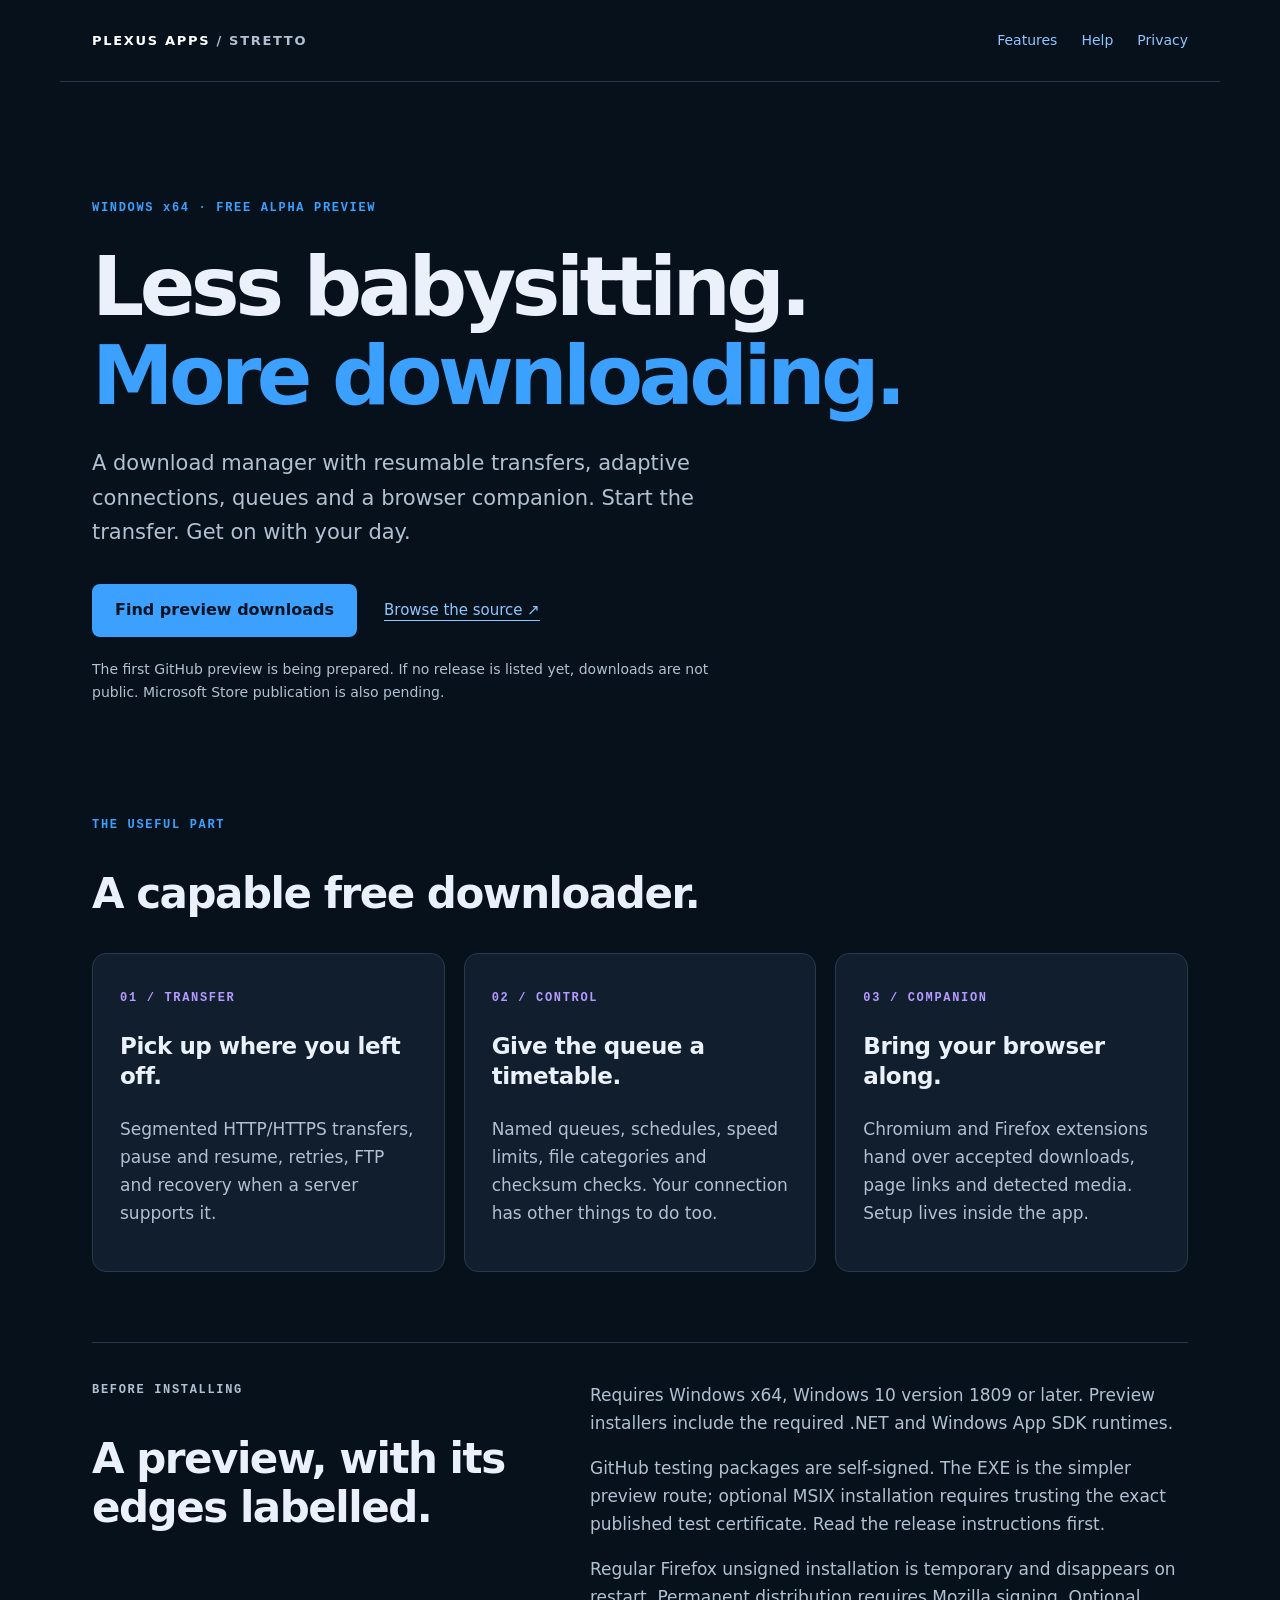
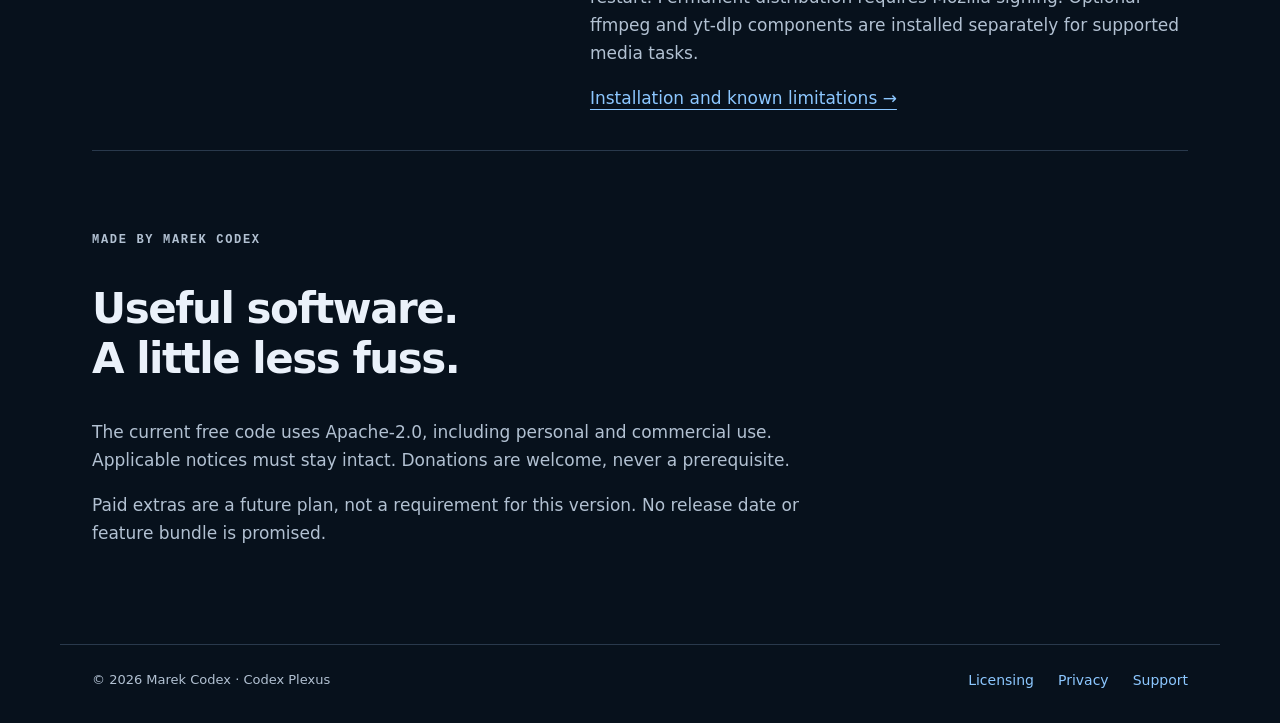
==== index.html @ f2676bcb "Prepare secure free preview, Apache licensing, and Windows package checks" ====
<!doctype html>
<html lang="en">
<head><meta charset="utf-8"><meta name="viewport" content="width=device-width,initial-scale=1"><meta name="description" content="Stretto Download Manager for Windows. Resumable transfers, adaptive connections, queues and browser integration."><title>Stretto Download Manager · Plexus Apps</title><link rel="stylesheet" href="style.css"></head>
<body>
<a class="skip" href="#main">Skip to content</a>
<header><a class="brand" href="index.html">PLEXUS APPS <span>/ STRETTO</span></a><nav aria-label="Main navigation"><a href="#features">Features</a><a href="support.html">Help</a><a href="privacy.html">Privacy</a></nav></header>
<main id="main">
<section class="hero"><p class="eyebrow">WINDOWS x64 · FREE ALPHA PREVIEW</p><h1>Less babysitting.<br><span>More downloading.</span></h1><p class="intro">A download manager with resumable transfers, adaptive connections, queues and a browser companion. Start the transfer. Get on with your day.</p><div class="actions"><a class="button" href="https://github.com/Marek-Codex/Stretto-Download-Manager/releases">Find preview downloads</a><a class="secondary" href="https://github.com/Marek-Codex/Stretto-Download-Manager">Browse the source ↗</a></div><p class="note">The first GitHub preview is being prepared. If no release is listed yet, downloads are not public. Microsoft Store publication is also pending.</p></section>
<section id="features" aria-labelledby="feature-title"><p class="eyebrow">THE USEFUL PART</p><h2 id="feature-title">A capable free downloader.</h2><div class="grid"><article><span class="number">01 / TRANSFER</span><h3>Pick up where you left off.</h3><p>Segmented HTTP/HTTPS transfers, pause and resume, retries, FTP and recovery when a server supports it.</p></article><article><span class="number">02 / CONTROL</span><h3>Give the queue a timetable.</h3><p>Named queues, schedules, speed limits, file categories and checksum checks. Your connection has other things to do too.</p></article><article><span class="number">03 / COMPANION</span><h3>Bring your browser along.</h3><p>Chromium and Firefox extensions hand over accepted downloads, page links and detected media. Setup lives inside the app.</p></article></div></section>
<section class="panel" aria-labelledby="preview-title"><div><p class="eyebrow">BEFORE INSTALLING</p><h2 id="preview-title">A preview, with its edges labelled.</h2></div><div><p>Requires Windows x64, Windows 10 version 1809 or later. Preview installers include the required .NET and Windows App SDK runtimes.</p><p>GitHub testing packages are self-signed. The EXE is the simpler preview route; optional MSIX installation requires trusting the exact published test certificate. Read the release instructions first.</p><p>Regular Firefox unsigned installation is temporary and disappears on restart. Permanent distribution requires Mozilla signing. Optional ffmpeg and yt-dlp components are installed separately for supported media tasks.</p><a href="support.html">Installation and known limitations →</a></div></section>
<section class="closing"><p class="eyebrow">MADE BY MAREK CODEX</p><h2>Useful software.<br>A little less fuss.</h2><p>The current free code uses Apache-2.0, including personal and commercial use. Applicable notices must stay intact. Donations are welcome, never a prerequisite.</p><p>Paid extras are a future plan, not a requirement for this version. No release date or feature bundle is promised.</p></section>
</main><footer><span>© 2026 Marek Codex · Codex Plexus</span><div><a href="licensing.html">Licensing</a><a href="privacy.html">Privacy</a><a href="support.html">Support</a></div></footer>
</body></html>
---- style.css ----
:root{color-scheme:dark;--bg:#07111c;--panel:#101e2d;--text:#eaf1fa;--muted:#b2c1d2;--blue:#3ca0ff;--line:#29394c}*{box-sizing:border-box}html{scroll-behavior:smooth}body{margin:0;background:var(--bg);color:var(--text);font:17px/1.65 system-ui,-apple-system,"Segoe UI",sans-serif}a{color:#8cc7ff;text-underline-offset:5px}a:hover{color:white}a:focus-visible{outline:3px solid var(--blue);outline-offset:6px}header,main,footer{max-width:1160px;margin:auto;padding-left:32px;padding-right:32px}header{display:flex;justify-content:space-between;align-items:center;gap:24px;padding-top:29px;padding-bottom:29px;border-bottom:1px solid var(--line)}.brand{color:white;text-decoration:none;font-size:13px;letter-spacing:.13em;font-weight:750}.brand span{color:var(--muted)}nav,footer div{display:flex;gap:24px}nav a,footer a{font-size:14px;text-decoration:none}.hero{padding:105px 0 86px;max-width:860px}.eyebrow,.number{color:var(--blue);font:700 12px/1.5 ui-monospace,Consolas,monospace;letter-spacing:.14em}h1{font-size:clamp(46px,7vw,82px);line-height:1.08;letter-spacing:-.055em;margin:26px 0}h1 span{color:var(--blue)}h2{font-size:clamp(28px,4vw,42px);line-height:1.18;letter-spacing:-.035em}h3{font-size:23px;line-height:1.3;letter-spacing:-.02em}.intro{font-size:21px;color:var(--muted);max-width:670px}.actions{display:flex;flex-wrap:wrap;align-items:center;gap:27px;margin:34px 0 21px}.button{display:inline-block;padding:13px 23px;background:var(--blue);border-radius:8px;color:#051322;text-decoration:none;font-size:16px;font-weight:750}.button:hover{background:#85c3ff;color:#051322}.secondary{font-size:15px}.note{font-size:14px;color:var(--muted);max-width:650px}.grid{display:grid;grid-template-columns:repeat(3,1fr);gap:19px;margin:32px 0 70px}.grid article{background:var(--panel);border:1px solid var(--line);border-radius:14px;padding:27px}.grid p,.panel p,.closing p{color:var(--muted)}.number{color:#b69aff}.panel{display:grid;grid-template-columns:1fr 1.35fr;gap:55px;padding:38px 0;border-top:1px solid var(--line);border-bottom:1px solid var(--line)}.panel p:first-child{margin-top:0}.closing{max-width:730px;padding:68px 0 80px}footer{padding-top:24px;padding-bottom:30px;border-top:1px solid var(--line);display:flex;justify-content:space-between;gap:24px;font-size:13px;color:var(--muted)}.skip{position:absolute;left:16px;top:-100px;background:var(--bg);padding:12px;z-index:2}.skip:focus{top:8px}.document{max-width:850px;padding-top:50px;padding-bottom:70px}.document h1{font-size:42px}.document pre{font:inherit;white-space:pre-wrap;overflow-wrap:anywhere;color:var(--muted)}@media(max-width:760px){header,main,footer{padding-left:22px;padding-right:22px}header,footer{flex-direction:column;align-items:flex-start}.hero{padding:65px 0 55px}.grid,.panel{grid-template-columns:1fr}.panel{gap:16px}.grid{gap:14px}nav,footer div{flex-wrap:wrap;gap:20px}.intro{font-size:19px}}@media(prefers-reduced-motion:reduce){html{scroll-behavior:auto}}
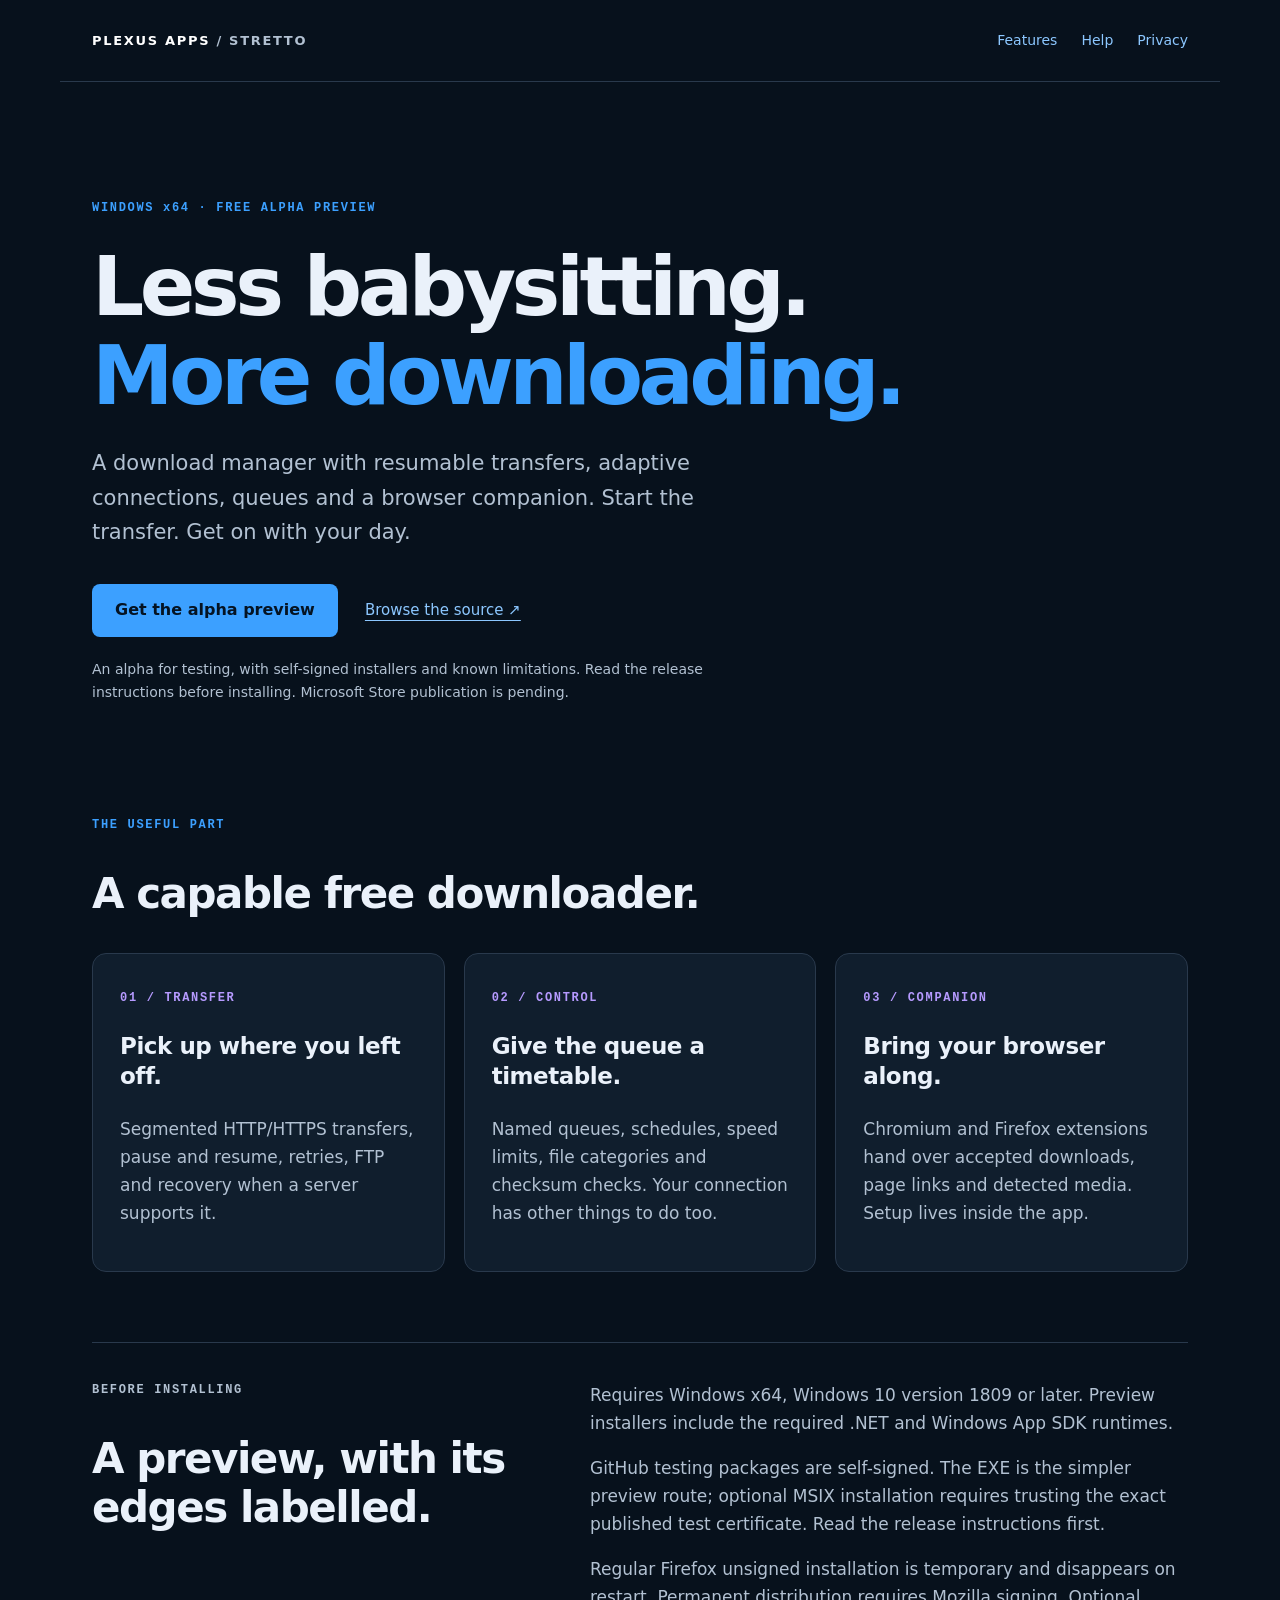
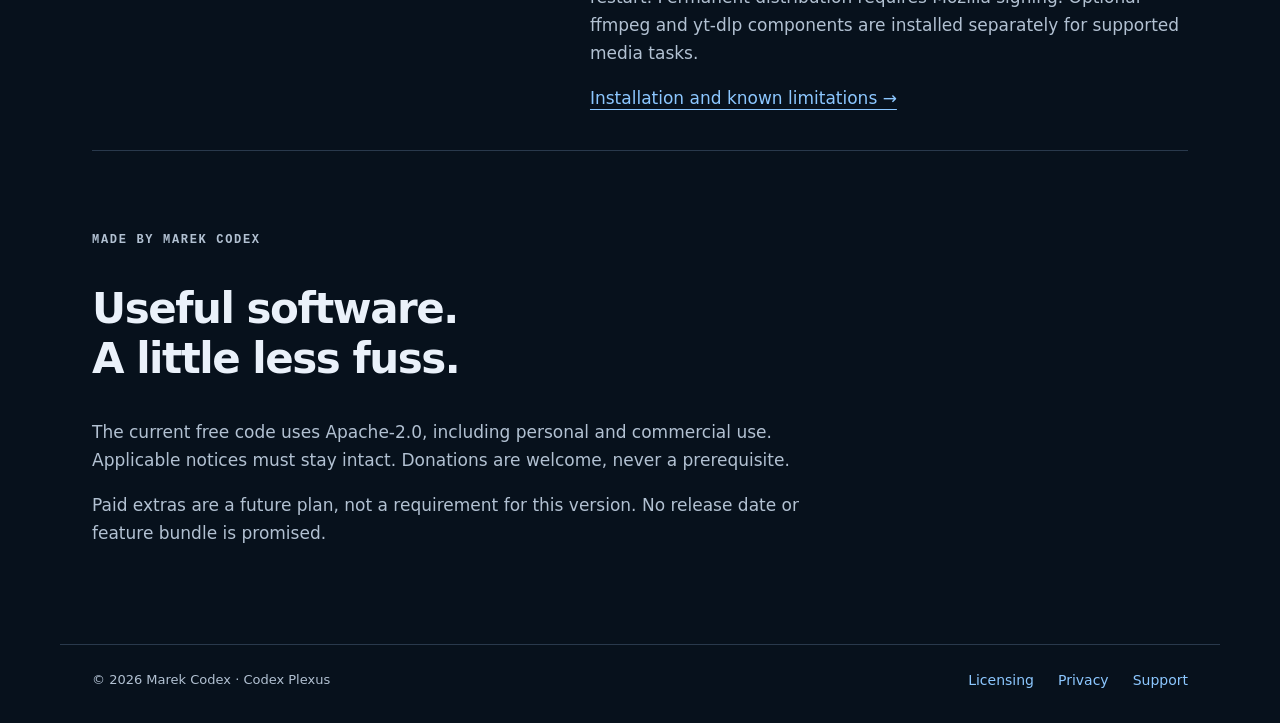
==== commit c661c8ab: "Record clean Windows acceptance and prepare the preview homepage" ====
--- a/index.html
+++ b/index.html
@@ -5,7 +5,7 @@
 <a class="skip" href="#main">Skip to content</a>
 <header><a class="brand" href="index.html">PLEXUS APPS <span>/ STRETTO</span></a><nav aria-label="Main navigation"><a href="#features">Features</a><a href="support.html">Help</a><a href="privacy.html">Privacy</a></nav></header>
 <main id="main">
-<section class="hero"><p class="eyebrow">WINDOWS x64 · FREE ALPHA PREVIEW</p><h1>Less babysitting.<br><span>More downloading.</span></h1><p class="intro">A download manager with resumable transfers, adaptive connections, queues and a browser companion. Start the transfer. Get on with your day.</p><div class="actions"><a class="button" href="https://github.com/Marek-Codex/Stretto-Download-Manager/releases">Find preview downloads</a><a class="secondary" href="https://github.com/Marek-Codex/Stretto-Download-Manager">Browse the source ↗</a></div><p class="note">The first GitHub preview is being prepared. If no release is listed yet, downloads are not public. Microsoft Store publication is also pending.</p></section>
+<section class="hero"><p class="eyebrow">WINDOWS x64 · FREE ALPHA PREVIEW</p><h1>Less babysitting.<br><span>More downloading.</span></h1><p class="intro">A download manager with resumable transfers, adaptive connections, queues and a browser companion. Start the transfer. Get on with your day.</p><div class="actions"><a class="button" href="https://github.com/Marek-Codex/Stretto-Download-Manager/releases/tag/v0.1.0-alpha.1">Get the alpha preview</a><a class="secondary" href="https://github.com/Marek-Codex/Stretto-Download-Manager">Browse the source ↗</a></div><p class="note">An alpha for testing, with self-signed installers and known limitations. Read the release instructions before installing. Microsoft Store publication is pending.</p></section>
 <section id="features" aria-labelledby="feature-title"><p class="eyebrow">THE USEFUL PART</p><h2 id="feature-title">A capable free downloader.</h2><div class="grid"><article><span class="number">01 / TRANSFER</span><h3>Pick up where you left off.</h3><p>Segmented HTTP/HTTPS transfers, pause and resume, retries, FTP and recovery when a server supports it.</p></article><article><span class="number">02 / CONTROL</span><h3>Give the queue a timetable.</h3><p>Named queues, schedules, speed limits, file categories and checksum checks. Your connection has other things to do too.</p></article><article><span class="number">03 / COMPANION</span><h3>Bring your browser along.</h3><p>Chromium and Firefox extensions hand over accepted downloads, page links and detected media. Setup lives inside the app.</p></article></div></section>
 <section class="panel" aria-labelledby="preview-title"><div><p class="eyebrow">BEFORE INSTALLING</p><h2 id="preview-title">A preview, with its edges labelled.</h2></div><div><p>Requires Windows x64, Windows 10 version 1809 or later. Preview installers include the required .NET and Windows App SDK runtimes.</p><p>GitHub testing packages are self-signed. The EXE is the simpler preview route; optional MSIX installation requires trusting the exact published test certificate. Read the release instructions first.</p><p>Regular Firefox unsigned installation is temporary and disappears on restart. Permanent distribution requires Mozilla signing. Optional ffmpeg and yt-dlp components are installed separately for supported media tasks.</p><a href="support.html">Installation and known limitations →</a></div></section>
 <section class="closing"><p class="eyebrow">MADE BY MAREK CODEX</p><h2>Useful software.<br>A little less fuss.</h2><p>The current free code uses Apache-2.0, including personal and commercial use. Applicable notices must stay intact. Donations are welcome, never a prerequisite.</p><p>Paid extras are a future plan, not a requirement for this version. No release date or feature bundle is promised.</p></section>
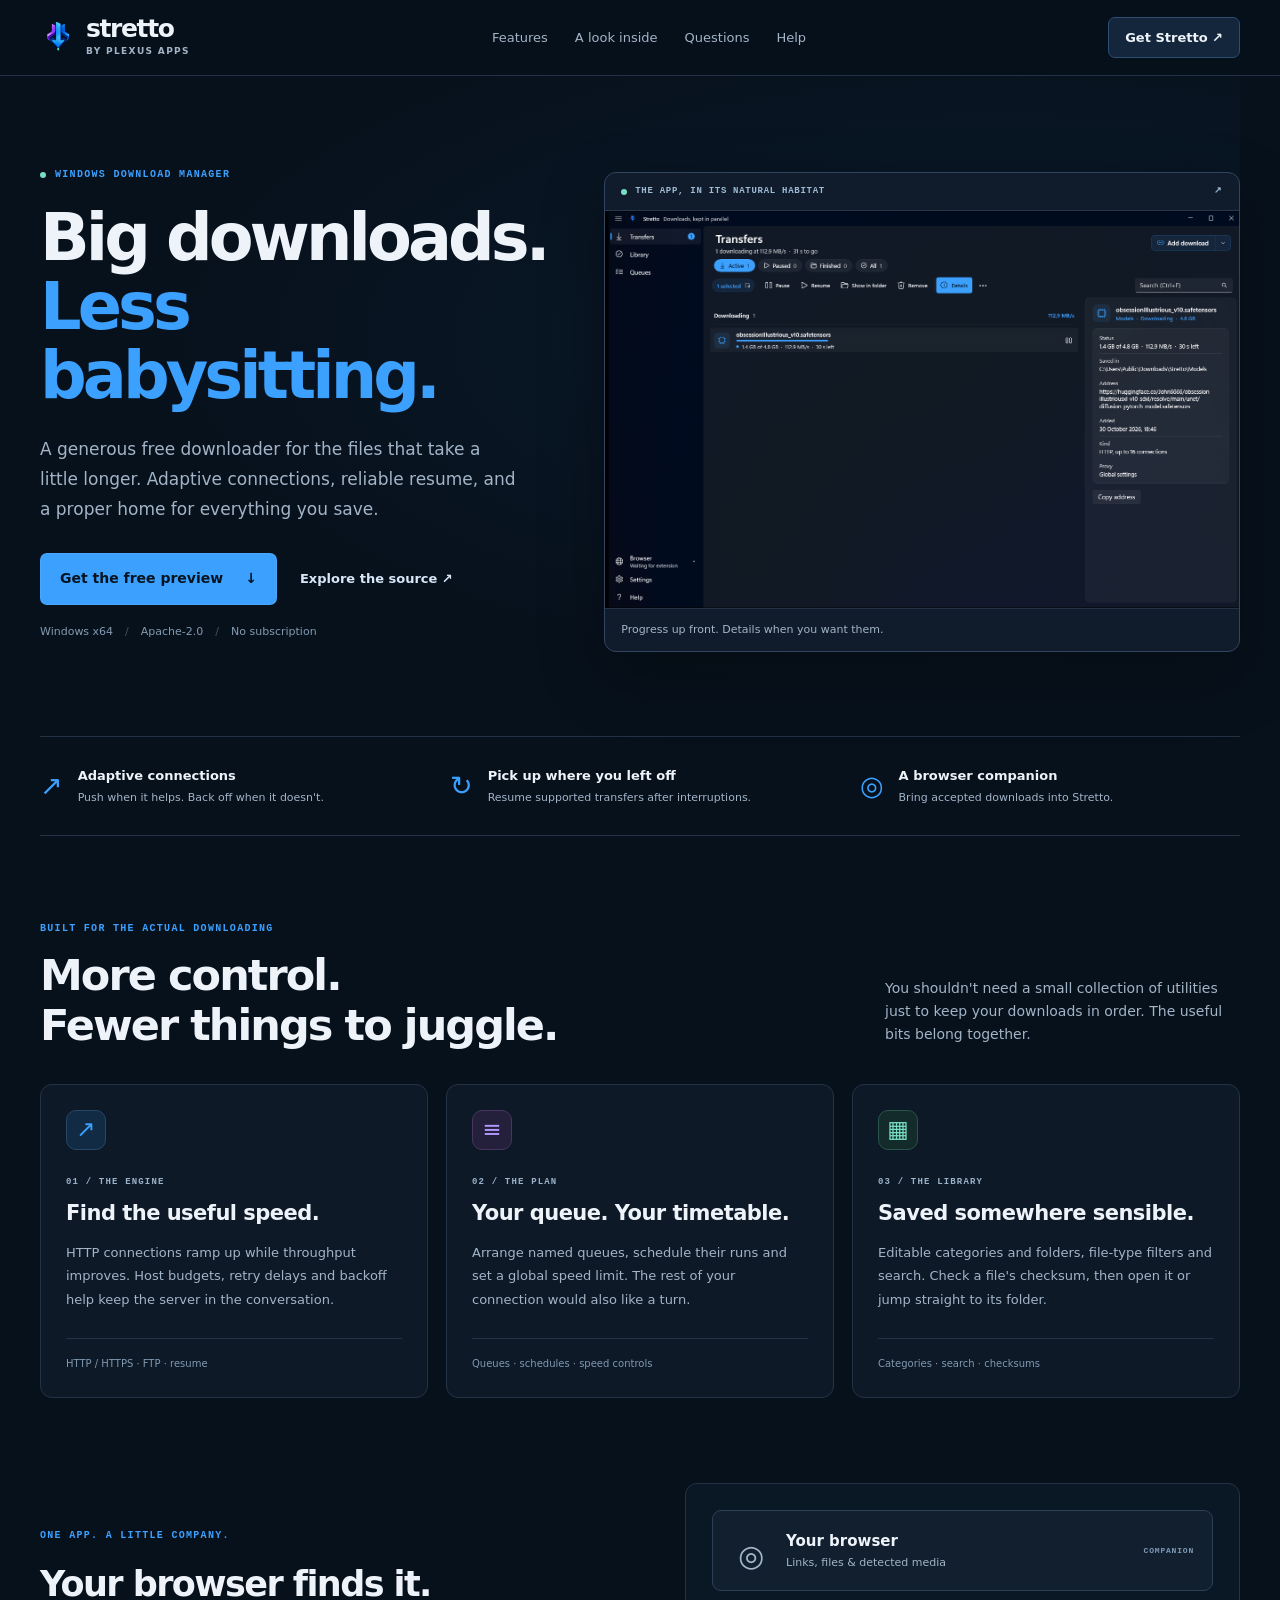
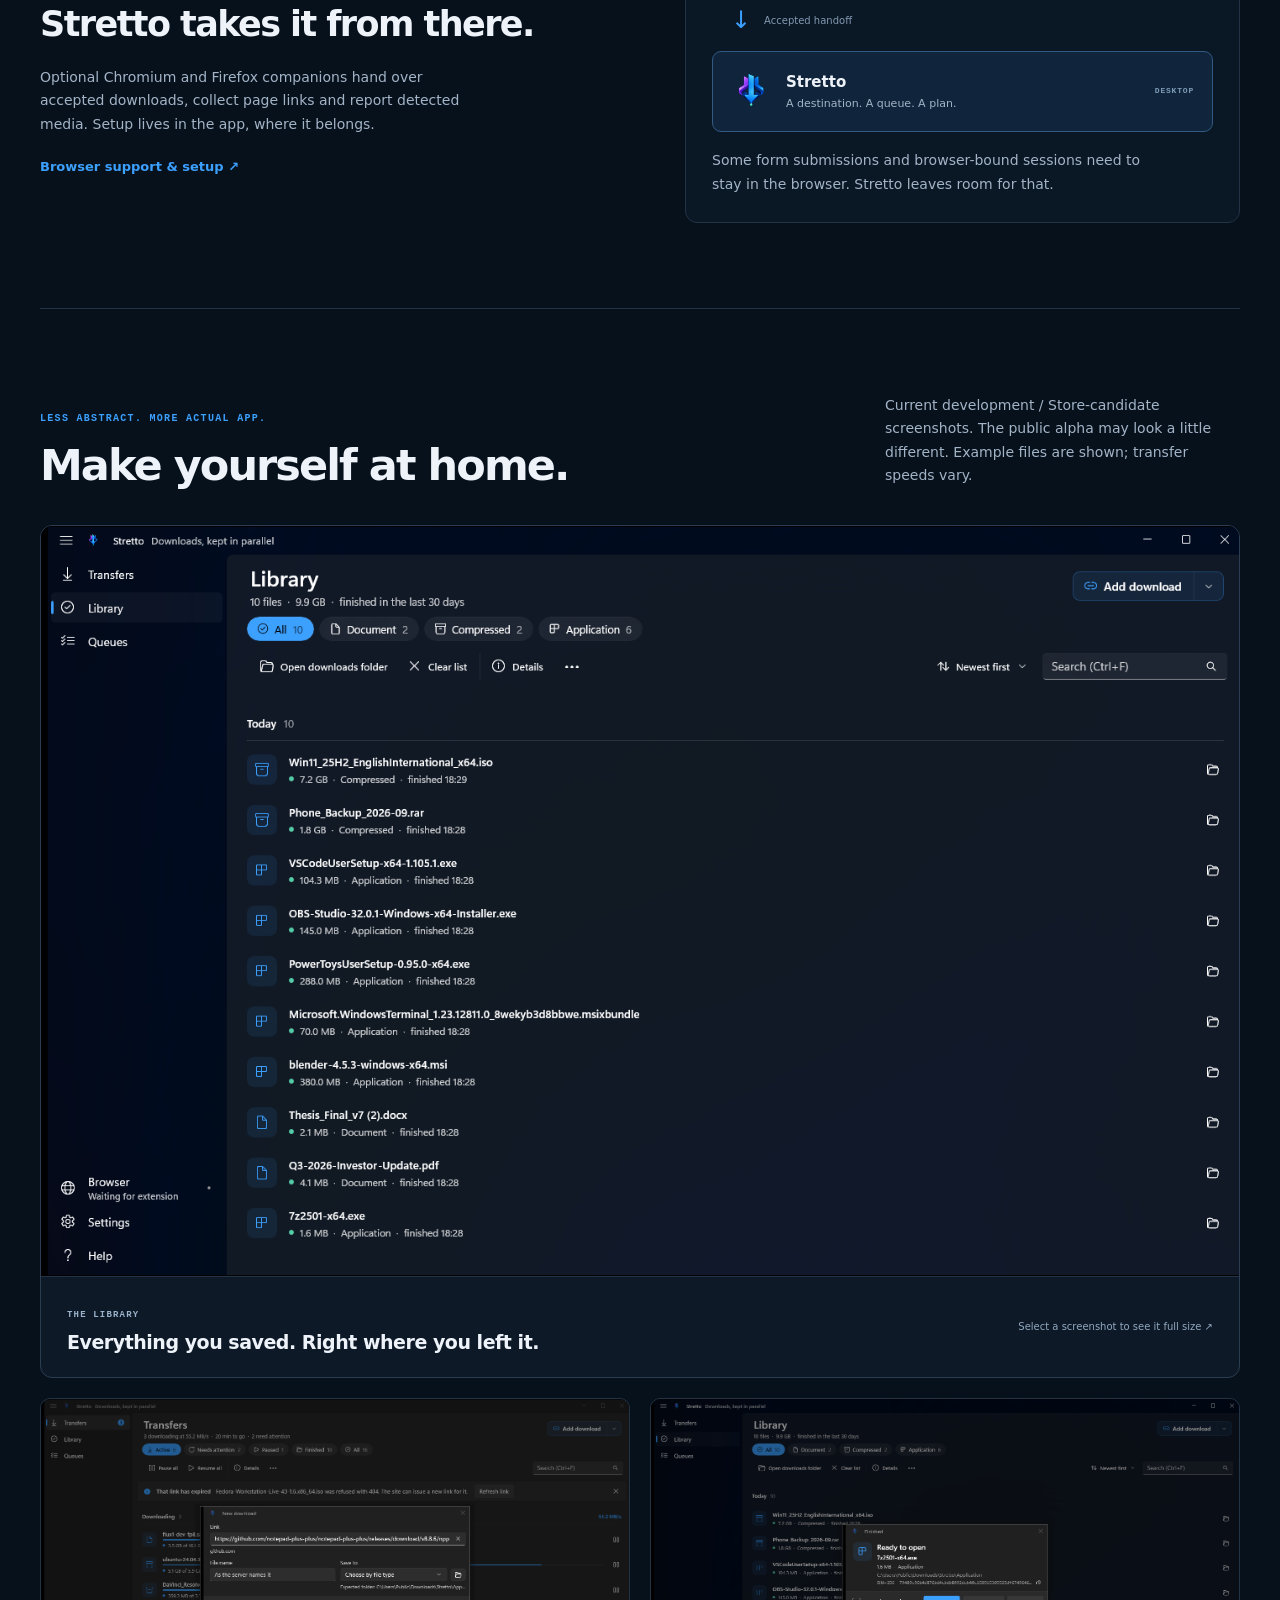
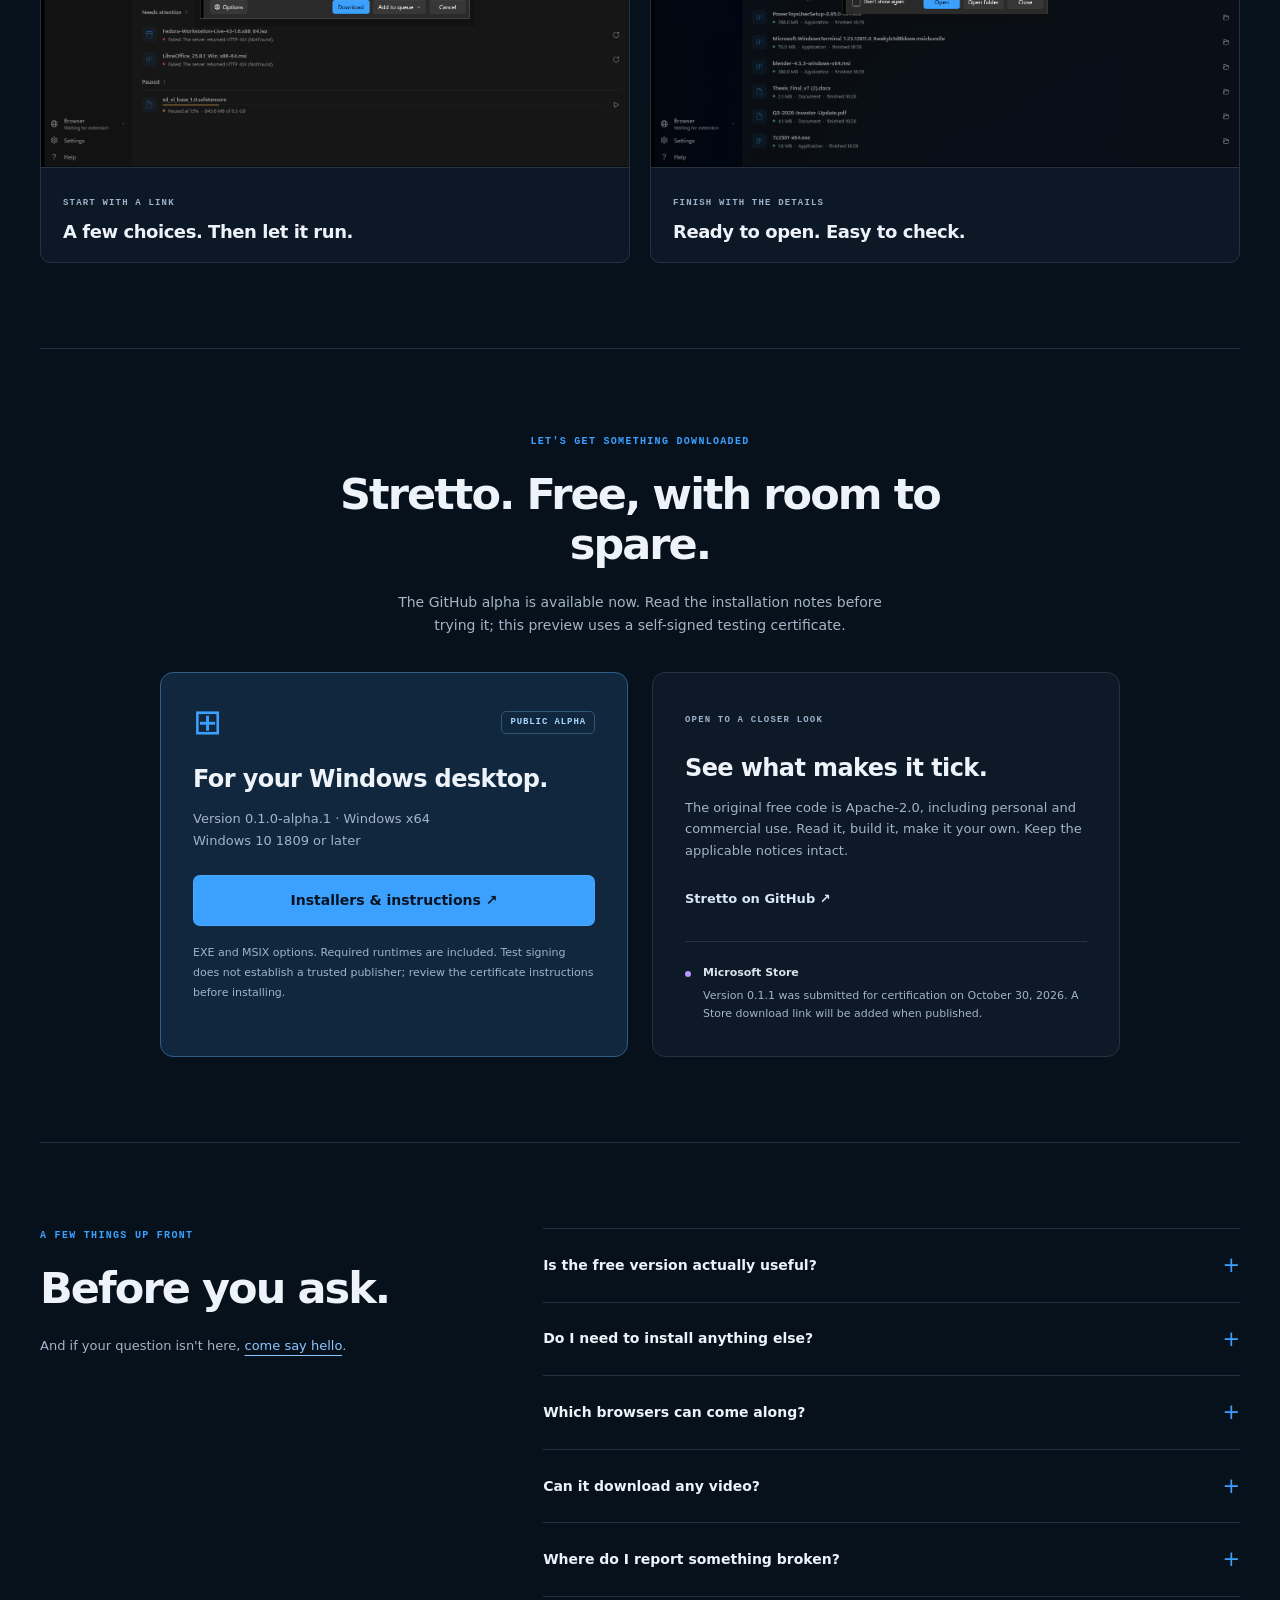
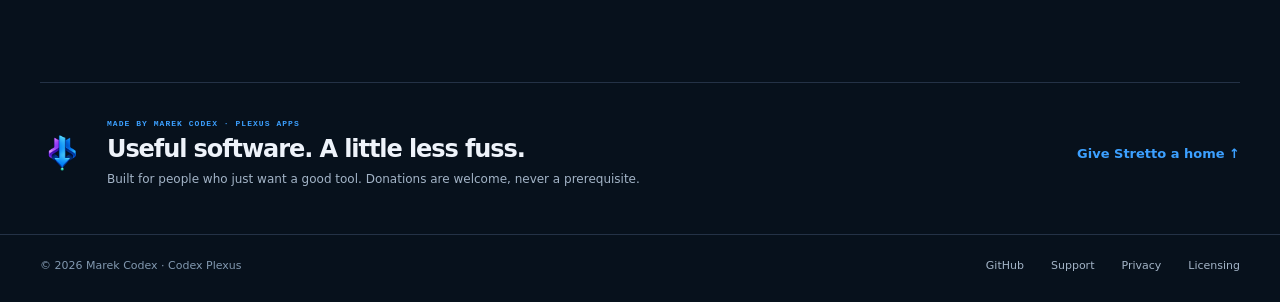
==== commit dd98bcc6: "Give the Stretto homepage navigation, screenshots and a fuller product layout" ====
--- a/index.html
+++ b/index.html
@@ -1,13 +1,32 @@
 <!doctype html>
 <html lang="en">
-<head><meta charset="utf-8"><meta name="viewport" content="width=device-width,initial-scale=1"><meta name="description" content="Stretto Download Manager for Windows. Resumable transfers, adaptive connections, queues and browser integration."><title>Stretto Download Manager · Plexus Apps</title><link rel="stylesheet" href="style.css"></head>
+<head>
+<meta charset="utf-8"><meta name="viewport" content="width=device-width,initial-scale=1"><meta name="theme-color" content="#07111c">
+<meta name="description" content="Big downloads. Less babysitting. Stretto is a free Windows download manager with adaptive connections, resumable transfers, queues and a browser companion.">
+<title>Stretto Download Manager · Plexus Apps</title><link rel="icon" href="assets/stretto.png"><link rel="stylesheet" href="style.css">
+</head>
 <body>
 <a class="skip" href="#main">Skip to content</a>
-<header><a class="brand" href="index.html">PLEXUS APPS <span>/ STRETTO</span></a><nav aria-label="Main navigation"><a href="#features">Features</a><a href="support.html">Help</a><a href="privacy.html">Privacy</a></nav></header>
+<header class="site-header"><div class="header-inner">
+<a class="brand" href="#main" aria-label="Stretto home"><img src="assets/stretto.png" width="36" height="36" alt=""><span class="brand-name">stretto<span class="brand-by">BY PLEXUS APPS</span></span></a>
+<nav aria-label="Main navigation"><a href="#features">Features</a><a href="#screenshots">A look inside</a><a href="#questions">Questions</a><a href="support.html">Help</a></nav><a class="nav-download" href="#download">Get Stretto ↗</a>
+</div></header>
 <main id="main">
-<section class="hero"><p class="eyebrow">WINDOWS x64 · FREE ALPHA PREVIEW</p><h1>Less babysitting.<br><span>More downloading.</span></h1><p class="intro">A download manager with resumable transfers, adaptive connections, queues and a browser companion. Start the transfer. Get on with your day.</p><div class="actions"><a class="button" href="https://github.com/Marek-Codex/Stretto-Download-Manager/releases/tag/v0.1.0-alpha.1">Get the alpha preview</a><a class="secondary" href="https://github.com/Marek-Codex/Stretto-Download-Manager">Browse the source ↗</a></div><p class="note">An alpha for testing, with self-signed installers and known limitations. Read the release instructions before installing. Microsoft Store publication is pending.</p></section>
-<section id="features" aria-labelledby="feature-title"><p class="eyebrow">THE USEFUL PART</p><h2 id="feature-title">A capable free downloader.</h2><div class="grid"><article><span class="number">01 / TRANSFER</span><h3>Pick up where you left off.</h3><p>Segmented HTTP/HTTPS transfers, pause and resume, retries, FTP and recovery when a server supports it.</p></article><article><span class="number">02 / CONTROL</span><h3>Give the queue a timetable.</h3><p>Named queues, schedules, speed limits, file categories and checksum checks. Your connection has other things to do too.</p></article><article><span class="number">03 / COMPANION</span><h3>Bring your browser along.</h3><p>Chromium and Firefox extensions hand over accepted downloads, page links and detected media. Setup lives inside the app.</p></article></div></section>
-<section class="panel" aria-labelledby="preview-title"><div><p class="eyebrow">BEFORE INSTALLING</p><h2 id="preview-title">A preview, with its edges labelled.</h2></div><div><p>Requires Windows x64, Windows 10 version 1809 or later. Preview installers include the required .NET and Windows App SDK runtimes.</p><p>GitHub testing packages are self-signed. The EXE is the simpler preview route; optional MSIX installation requires trusting the exact published test certificate. Read the release instructions first.</p><p>Regular Firefox unsigned installation is temporary and disappears on restart. Permanent distribution requires Mozilla signing. Optional ffmpeg and yt-dlp components are installed separately for supported media tasks.</p><a href="support.html">Installation and known limitations →</a></div></section>
-<section class="closing"><p class="eyebrow">MADE BY MAREK CODEX</p><h2>Useful software.<br>A little less fuss.</h2><p>The current free code uses Apache-2.0, including personal and commercial use. Applicable notices must stay intact. Donations are welcome, never a prerequisite.</p><p>Paid extras are a future plan, not a requirement for this version. No release date or feature bundle is promised.</p></section>
-</main><footer><span>© 2026 Marek Codex · Codex Plexus</span><div><a href="licensing.html">Licensing</a><a href="privacy.html">Privacy</a><a href="support.html">Support</a></div></footer>
+<section class="hero" aria-labelledby="hero-title">
+<div class="hero-copy"><p class="eyebrow"><span class="dot" aria-hidden="true"></span> WINDOWS DOWNLOAD MANAGER</p><h1 id="hero-title">Big downloads.<br><span>Less babysitting.</span></h1><p class="intro">A generous free downloader for the files that take a little longer. Adaptive connections, reliable resume, and a proper home for everything you save.</p><div class="actions"><a class="button" href="#download">Get the free preview <span aria-hidden="true">↓</span></a><a class="secondary" href="https://github.com/Marek-Codex/Stretto-Download-Manager">Explore the source ↗</a></div><p class="hero-meta">Windows x64 <span>/</span> Apache-2.0 <span>/</span> No subscription</p></div>
+<figure class="hero-preview"><div class="preview-label"><span><span class="dot" aria-hidden="true"></span> THE APP, IN ITS NATURAL HABITAT</span><span aria-hidden="true">↗</span></div><a href="assets/07-single-download-speed.png" aria-label="View full-size transfer details screenshot"><img src="assets/07-single-download-speed.png" width="1426" height="893" alt="Stretto Transfers with an active download and its source, destination and connection details."></a><figcaption>Progress up front. Details when you want them.</figcaption></figure>
+</section>
+<div class="capability-strip" aria-label="Core capabilities"><div><span aria-hidden="true">↗</span><p><strong>Adaptive connections</strong><span>Push when it helps. Back off when it doesn't.</span></p></div><div><span aria-hidden="true">↻</span><p><strong>Pick up where you left off</strong><span>Resume supported transfers after interruptions.</span></p></div><div><span aria-hidden="true">◎</span><p><strong>A browser companion</strong><span>Bring accepted downloads into Stretto.</span></p></div></div>
+<section id="features" class="section" aria-labelledby="feature-title">
+<div class="section-heading"><div><p class="eyebrow">BUILT FOR THE ACTUAL DOWNLOADING</p><h2 id="feature-title">More control.<br>Fewer things to juggle.</h2></div><p>You shouldn't need a small collection of utilities just to keep your downloads in order. The useful bits belong together.</p></div>
+<div class="feature-grid"><article class="feature-card"><span class="feature-icon" aria-hidden="true">↗</span><span class="number">01 / THE ENGINE</span><h3>Find the useful speed.</h3><p>HTTP connections ramp up while throughput improves. Host budgets, retry delays and backoff help keep the server in the conversation.</p><span class="card-detail">HTTP / HTTPS · FTP · resume</span></article><article class="feature-card"><span class="feature-icon violet" aria-hidden="true">≡</span><span class="number">02 / THE PLAN</span><h3>Your queue. Your timetable.</h3><p>Arrange named queues, schedule their runs and set a global speed limit. The rest of your connection would also like a turn.</p><span class="card-detail">Queues · schedules · speed controls</span></article><article class="feature-card"><span class="feature-icon mint" aria-hidden="true">▦</span><span class="number">03 / THE LIBRARY</span><h3>Saved somewhere sensible.</h3><p>Editable categories and folders, file-type filters and search. Check a file's checksum, then open it or jump straight to its folder.</p><span class="card-detail">Categories · search · checksums</span></article></div>
+</section>
+<section class="companion section" aria-labelledby="companion-title"><div><p class="eyebrow">ONE APP. A LITTLE COMPANY.</p><h2 id="companion-title">Your browser finds it.<br>Stretto takes it from there.</h2><p>Optional Chromium and Firefox companions hand over accepted downloads, collect page links and report detected media. Setup lives in the app, where it belongs.</p><a class="text-link" href="https://github.com/Marek-Codex/Stretto-Download-Manager/blob/main/extensions/README.md">Browser support & setup ↗</a></div><div class="handoff-diagram" aria-label="Browser downloads pass through accepted handoff to Stretto"><div class="handoff-node"><span class="node-symbol" aria-hidden="true">◎</span><div><strong>Your browser</strong><span>Links, files & detected media</span></div><span class="node-tag">COMPANION</span></div><div class="handoff-connector"><span aria-hidden="true">↓</span> Accepted handoff</div><div class="handoff-node app-node"><img src="assets/stretto.png" width="40" height="40" alt=""><div><strong>Stretto</strong><span>A destination. A queue. A plan.</span></div><span class="node-tag">DESKTOP</span></div><p class="diagram-note">Some form submissions and browser-bound sessions need to stay in the browser. Stretto leaves room for that.</p></div></section>
+<section id="screenshots" class="section" aria-labelledby="screenshots-title"><div class="section-heading"><div><p class="eyebrow">LESS ABSTRACT. MORE ACTUAL APP.</p><h2 id="screenshots-title">Make yourself at home.</h2></div><p>Current development / Store-candidate screenshots. The public alpha may look a little different. Example files are shown; transfer speeds vary.</p></div>
+<figure class="showcase"><a href="assets/03-library.png" aria-label="View full-size Library screenshot"><img src="assets/03-library.png" width="1426" height="893" loading="lazy" alt="Stretto Library with finished downloads, file-type filters, search and folder controls."></a><figcaption><div><span class="number">THE LIBRARY</span><h3>Everything you saved. Right where you left it.</h3></div><span class="enlarge">Select a screenshot to see it full size ↗</span></figcaption></figure>
+<div class="screenshot-grid"><figure><a href="assets/05-add-download.png" aria-label="View full-size Add download screenshot"><img src="assets/05-add-download.png" width="1426" height="893" loading="lazy" alt="Add download with link, file name, destination and queue controls."></a><figcaption><span class="number">START WITH A LINK</span><h3>A few choices. Then let it run.</h3></figcaption></figure><figure><a href="assets/04-finished-with-sha256.png" aria-label="View full-size finished download screenshot"><img src="assets/04-finished-with-sha256.png" width="1426" height="893" loading="lazy" alt="Finished download with its SHA-256 checksum and open-folder controls."></a><figcaption><span class="number">FINISH WITH THE DETAILS</span><h3>Ready to open. Easy to check.</h3></figcaption></figure></div></section>
+<section id="download" class="download-section section" aria-labelledby="download-title"><div class="download-heading"><p class="eyebrow">LET'S GET SOMETHING DOWNLOADED</p><h2 id="download-title">Stretto. Free, with room to spare.</h2><p>The GitHub alpha is available now. Read the installation notes before trying it; this preview uses a self-signed testing certificate.</p></div><div class="download-grid"><article class="download-card"><div class="download-card-top"><span class="platform-icon" aria-hidden="true">⊞</span><span class="release-tag">PUBLIC ALPHA</span></div><h3>For your Windows desktop.</h3><p>Version 0.1.0-alpha.1 · Windows x64<br>Windows 10 1809 or later</p><a class="button" href="https://github.com/Marek-Codex/Stretto-Download-Manager/releases/tag/v0.1.0-alpha.1">Installers & instructions ↗</a><p class="small-print">EXE and MSIX options. Required runtimes are included. Test signing does not establish a trusted publisher; review the certificate instructions before installing.</p></article><article class="source-card"><span class="number">OPEN TO A CLOSER LOOK</span><h3>See what makes it tick.</h3><p>The original free code is Apache-2.0, including personal and commercial use. Read it, build it, make it your own. Keep the applicable notices intact.</p><a class="secondary" href="https://github.com/Marek-Codex/Stretto-Download-Manager">Stretto on GitHub ↗</a><div class="store-note"><span class="dot" aria-hidden="true"></span><p><strong>Microsoft Store</strong><span>Version 0.1.1 was submitted for certification on October 30, 2026. A Store download link will be added when published.</span></p></div></article></div></section>
+<section id="questions" class="section questions" aria-labelledby="questions-title"><div><p class="eyebrow">A FEW THINGS UP FRONT</p><h2 id="questions-title">Before you ask.</h2><p>And if your question isn't here, <a href="support.html">come say hello</a>.</p></div><div class="faq-list"><details><summary>Is the free version actually useful?</summary><p>That's the point. Adaptive downloads, resume, queues, schedules, categories, checksums and browser integration are in the free app. Paid extras are a future plan; this version has no paid feature activation or subscription.</p></details><details><summary>Do I need to install anything else?</summary><p>The preview packages include the required .NET and Windows App SDK runtimes. Ordinary file downloads need no optional tools. ffmpeg and yt-dlp are separate, optional components for supported media extraction and conversion.</p></details><details><summary>Which browsers can come along?</summary><p>The companion supports Chromium browsers and Firefox. Current Chromium setup uses an unpacked extension. Regular Firefox can load the unsigned companion temporarily, but it disappears on restart. Permanent Firefox distribution requires Mozilla signing. The in-app Browser setup explains the options.</p></details><details><summary>Can it download any video?</summary><p>Supported media depends on the source and optional tools. DRM, access permissions and browser-bound sessions still apply. Stretto does not bypass them.</p></details><details><summary>Where do I report something broken?</summary><p>Start with the <a href="support.html">support page</a>. Include your app version, Windows version and what happened. Remove private URLs, cookies and credentials from anything you share. Bug reports are welcome; nobody needs to apologize for finding one.</p></details></div></section>
+<section class="closing"><img src="assets/stretto.png" width="44" height="44" alt=""><div><p class="eyebrow">MADE BY MAREK CODEX · PLEXUS APPS</p><h2>Useful software. A little less fuss.</h2><p>Built for people who just want a good tool. Donations are welcome, never a prerequisite.</p></div><a href="#download" class="text-link">Give Stretto a home ↑</a></section>
+</main><footer><span>© 2026 Marek Codex · Codex Plexus</span><div><a href="https://github.com/Marek-Codex/Stretto-Download-Manager">GitHub</a><a href="support.html">Support</a><a href="privacy.html">Privacy</a><a href="licensing.html">Licensing</a></div></footer>
 </body></html>
--- a/style.css
+++ b/style.css
@@ -1 +1,1138 @@
-:root{color-scheme:dark;--bg:#07111c;--panel:#101e2d;--text:#eaf1fa;--muted:#b2c1d2;--blue:#3ca0ff;--line:#29394c}*{box-sizing:border-box}html{scroll-behavior:smooth}body{margin:0;background:var(--bg);color:var(--text);font:17px/1.65 system-ui,-apple-system,"Segoe UI",sans-serif}a{color:#8cc7ff;text-underline-offset:5px}a:hover{color:white}a:focus-visible{outline:3px solid var(--blue);outline-offset:6px}header,main,footer{max-width:1160px;margin:auto;padding-left:32px;padding-right:32px}header{display:flex;justify-content:space-between;align-items:center;gap:24px;padding-top:29px;padding-bottom:29px;border-bottom:1px solid var(--line)}.brand{color:white;text-decoration:none;font-size:13px;letter-spacing:.13em;font-weight:750}.brand span{color:var(--muted)}nav,footer div{display:flex;gap:24px}nav a,footer a{font-size:14px;text-decoration:none}.hero{padding:105px 0 86px;max-width:860px}.eyebrow,.number{color:var(--blue);font:700 12px/1.5 ui-monospace,Consolas,monospace;letter-spacing:.14em}h1{font-size:clamp(46px,7vw,82px);line-height:1.08;letter-spacing:-.055em;margin:26px 0}h1 span{color:var(--blue)}h2{font-size:clamp(28px,4vw,42px);line-height:1.18;letter-spacing:-.035em}h3{font-size:23px;line-height:1.3;letter-spacing:-.02em}.intro{font-size:21px;color:var(--muted);max-width:670px}.actions{display:flex;flex-wrap:wrap;align-items:center;gap:27px;margin:34px 0 21px}.button{display:inline-block;padding:13px 23px;background:var(--blue);border-radius:8px;color:#051322;text-decoration:none;font-size:16px;font-weight:750}.button:hover{background:#85c3ff;color:#051322}.secondary{font-size:15px}.note{font-size:14px;color:var(--muted);max-width:650px}.grid{display:grid;grid-template-columns:repeat(3,1fr);gap:19px;margin:32px 0 70px}.grid article{background:var(--panel);border:1px solid var(--line);border-radius:14px;padding:27px}.grid p,.panel p,.closing p{color:var(--muted)}.number{color:#b69aff}.panel{display:grid;grid-template-columns:1fr 1.35fr;gap:55px;padding:38px 0;border-top:1px solid var(--line);border-bottom:1px solid var(--line)}.panel p:first-child{margin-top:0}.closing{max-width:730px;padding:68px 0 80px}footer{padding-top:24px;padding-bottom:30px;border-top:1px solid var(--line);display:flex;justify-content:space-between;gap:24px;font-size:13px;color:var(--muted)}.skip{position:absolute;left:16px;top:-100px;background:var(--bg);padding:12px;z-index:2}.skip:focus{top:8px}.document{max-width:850px;padding-top:50px;padding-bottom:70px}.document h1{font-size:42px}.document pre{font:inherit;white-space:pre-wrap;overflow-wrap:anywhere;color:var(--muted)}@media(max-width:760px){header,main,footer{padding-left:22px;padding-right:22px}header,footer{flex-direction:column;align-items:flex-start}.hero{padding:65px 0 55px}.grid,.panel{grid-template-columns:1fr}.panel{gap:16px}.grid{gap:14px}nav,footer div{flex-wrap:wrap;gap:20px}.intro{font-size:19px}}@media(prefers-reduced-motion:reduce){html{scroll-behavior:auto}}
+:root {
+  color-scheme:dark;
+  --bg:#07111c;
+  --panel:#101c2b;
+  --text:#eef3fa;
+  --muted:#a3b4c7;
+  --blue:#3ca0ff;
+  --line:#243246;
+  --violet:#b398ff;
+  --mint:#79ddc1
+}
+
+* {
+  box-sizing:border-box
+}
+
+html {
+  scroll-behavior:smooth;
+  scroll-padding-top:105px
+}
+
+body {
+  margin:0;
+  background:var(--bg);
+  color:var(--text);
+  font:16px/1.65 system-ui,-apple-system,"Segoe UI",sans-serif
+}
+
+a {
+  color:#8cc7ff;
+  text-underline-offset:5px
+}
+
+a:hover {
+  color:white
+}
+
+a:focus-visible,summary:focus-visible {
+  outline:3px solid var(--blue);
+  outline-offset:5px
+}
+
+img {
+  display:block;
+  max-width:100%;
+  height:auto
+}
+
+figure {
+  margin:0
+}
+
+header,main,footer {
+  max-width:1280px;
+  margin:auto;
+  padding-left:40px;
+  padding-right:40px
+}
+
+header {
+  display:flex;
+  align-items:center;
+  justify-content:space-between;
+  gap:24px;
+  padding-top:24px;
+  padding-bottom:24px;
+  border-bottom:1px solid var(--line)
+}
+
+.site-header {
+  position:sticky;
+  top:0;
+  z-index:20;
+  max-width:none;
+  padding:0;
+  background:rgba(7,17,28,.96);
+  backdrop-filter:blur(16px)
+}
+
+.header-inner {
+  width:100%;
+  max-width:1280px;
+  padding:15px 40px;
+  margin:auto;
+  display:flex;
+  align-items:center;
+  justify-content:space-between;
+  gap:30px
+}
+
+.brand {
+  display:inline-flex;
+  align-items:center;
+  gap:10px;
+  color:white;
+  text-decoration:none;
+  font-size:13px;
+  letter-spacing:.1em;
+  font-weight:750
+}
+
+.brand span {
+  color:var(--muted)
+}
+
+.brand .brand-name {
+  color:var(--text);
+  font-size:25px;
+  letter-spacing:-.055em;
+  line-height:1.1
+}
+
+.brand .brand-by {
+  display:block;
+  font-size:9px;
+  letter-spacing:.15em;
+  line-height:1.9;
+  color:var(--muted)
+}
+
+nav,footer div {
+  display:flex;
+  align-items:center;
+  gap:27px
+}
+
+nav a,footer a {
+  text-decoration:none;
+  font-size:13px;
+  color:var(--muted);
+  white-space:nowrap
+}
+
+nav a {
+  padding:10px 0
+}
+
+.nav-download {
+  text-decoration:none;
+  color:var(--text);
+  background:#14263b;
+  border:1px solid #2b4e72;
+  border-radius:7px;
+  font-weight:650;
+  font-size:13px;
+  padding:9px 16px;
+  white-space:nowrap
+}
+
+.nav-download:hover {
+  background:#1c3652
+}
+
+.hero {
+  display:grid;
+  grid-template-columns:.9fr 1.1fr;
+  gap:44px;
+  align-items:center;
+  position:relative;
+  padding:91px 0 78px
+}
+
+.hero:before {
+  content:"";
+  position:absolute;
+  z-index:-1;
+  inset:0;
+  background:radial-gradient(ellipse at 80% 40%,#153c6333,transparent 64%);
+  pointer-events:none
+}
+
+.eyebrow,.number {
+  font:650 10px/1.6 ui-monospace,Consolas,monospace;
+  letter-spacing:.13em;
+  color:var(--blue)
+}
+
+.eyebrow {
+  display:flex;
+  align-items:center;
+  gap:9px;
+  margin:0 0 20px
+}
+
+.dot {
+  display:inline-block;
+  flex-shrink:0;
+  width:6px;
+  height:6px;
+  background:var(--mint);
+  border-radius:50%
+}
+
+h1 {
+  font-size:clamp(43px,5.1vw,68px);
+  line-height:1.06;
+  letter-spacing:-.06em;
+  margin:0 0 25px;
+  font-weight:720
+}
+
+h1 span {
+  color:var(--blue)
+}
+
+h2 {
+  font-size:clamp(30px,3.4vw,43px);
+  line-height:1.15;
+  letter-spacing:-.045em;
+  font-weight:650;
+  margin:0 0 22px
+}
+
+h3 {
+  font-size:22px;
+  line-height:1.3;
+  letter-spacing:-.025em;
+  font-weight:650;
+  margin:16px 0 13px
+}
+
+p {
+  margin:0 0 17px
+}
+
+.intro {
+  font-size:17px;
+  line-height:1.75;
+  color:var(--muted);
+  max-width:480px
+}
+
+.actions {
+  display:flex;
+  flex-wrap:wrap;
+  align-items:center;
+  gap:23px;
+  margin:29px 0 18px
+}
+
+.button {
+  display:inline-flex;
+  align-items:center;
+  justify-content:center;
+  gap:22px;
+  padding:13px 19px;
+  background:var(--blue);
+  border:1px solid #80c1ff33;
+  border-radius:7px;
+  color:#061421;
+  text-decoration:none;
+  font-size:14px;
+  font-weight:750;
+  min-height:47px
+}
+
+.button:hover {
+  background:#83c6ff;
+  color:#061421
+}
+
+.secondary,.text-link {
+  font-size:13px;
+  font-weight:600;
+  text-decoration:none
+}
+
+.secondary {
+  color:#d8e7f8
+}
+
+.hero-meta {
+  display:flex;
+  flex-wrap:wrap;
+  gap:12px;
+  color:#849ab0;
+  font-size:11px
+}
+
+.hero-meta span {
+  color:#3c526a
+}
+
+.hero-preview {
+  min-width:0;
+  border:1px solid #314560;
+  border-radius:12px;
+  background:#101c2b;
+  box-shadow:0 24px 65px #0005;
+  overflow:hidden
+}
+
+.preview-label {
+  display:flex;
+  justify-content:space-between;
+  padding:12px 16px;
+  color:#9fbbd6;
+  font:600 9px/1.5 ui-monospace,Consolas,monospace;
+  letter-spacing:.08em;
+  border-bottom:1px solid #26394f
+}
+
+.preview-label>span:first-child {
+  display:flex;
+  align-items:center;
+  gap:8px
+}
+
+.hero-preview img {
+  width:100%
+}
+
+.hero-preview figcaption {
+  font-size:11px;
+  color:var(--muted);
+  padding:12px 16px;
+  border-top:1px solid var(--line)
+}
+
+.capability-strip {
+  display:grid;
+  grid-template-columns:repeat(3,1fr);
+  gap:30px;
+  padding:27px 0;
+  border-top:1px solid var(--line);
+  border-bottom:1px solid var(--line)
+}
+
+.capability-strip>div {
+  display:flex;
+  gap:15px;
+  align-items:center
+}
+
+.capability-strip>div>span {
+  font-size:27px;
+  color:var(--blue)
+}
+
+.capability-strip p {
+  margin:0;
+  font-size:11px
+}
+
+.capability-strip strong,.capability-strip p>span {
+  display:block
+}
+
+.capability-strip strong {
+  font-size:13px;
+  font-weight:600;
+  margin-bottom:2px
+}
+
+.capability-strip p>span {
+  color:var(--muted)
+}
+
+.section {
+  padding:85px 0
+}
+
+.section-heading {
+  display:flex;
+  align-items:flex-end;
+  justify-content:space-between;
+  gap:45px;
+  margin-bottom:34px
+}
+
+.section-heading .eyebrow {
+  margin-bottom:14px
+}
+
+.section-heading h2 {
+  margin:0
+}
+
+.section-heading>p {
+  max-width:355px;
+  color:var(--muted);
+  font-size:14px;
+  margin:0 0 4px
+}
+
+.feature-grid {
+  display:grid;
+  grid-template-columns:repeat(3,1fr);
+  gap:18px
+}
+
+.feature-card {
+  padding:25px;
+  background:#0d1927;
+  border:1px solid var(--line);
+  border-radius:12px;
+  display:flex;
+  align-items:flex-start;
+  flex-direction:column
+}
+
+.feature-icon {
+  display:grid;
+  place-items:center;
+  border:1px solid #284765;
+  background:#102b43;
+  color:var(--blue);
+  height:40px;
+  width:40px;
+  border-radius:10px;
+  font-size:23px;
+  margin-bottom:25px
+}
+
+.feature-icon.violet {
+  background:#24203b;
+  border-color:#45365f;
+  color:var(--violet)
+}
+
+.feature-icon.mint {
+  background:#142b2b;
+  border-color:#29534b;
+  color:var(--mint)
+}
+
+.number {
+  font-size:9px;
+  color:#9bb2ca
+}
+
+.feature-card h3 {
+  margin-top:11px;
+  font-size:21px
+}
+
+.feature-card p {
+  font-size:13px;
+  color:var(--muted);
+  line-height:1.8;
+  margin-bottom:27px
+}
+
+.card-detail {
+  margin-top:auto;
+  padding-top:17px;
+  border-top:1px solid var(--line);
+  width:100%;
+  color:#8099b2;
+  font-size:10px
+}
+
+.companion {
+  display:grid;
+  grid-template-columns:1fr 1fr;
+  gap:90px;
+  align-items:center;
+  border-bottom:1px solid var(--line);
+  padding-top:0
+}
+
+.companion>div>p:not(.eyebrow) {
+  color:var(--muted);
+  font-size:14px;
+  max-width:440px
+}
+
+.companion h2 {
+  font-size:35px
+}
+
+.text-link {
+  color:var(--blue)
+}
+
+.handoff-diagram {
+  padding:26px;
+  background:#0a1725;
+  border:1px solid var(--line);
+  border-radius:12px
+}
+
+.handoff-node {
+  display:flex;
+  align-items:center;
+  gap:15px;
+  padding:18px;
+  background:#111f2f;
+  border:1px solid #2d4056;
+  border-radius:9px
+}
+
+.node-symbol {
+  display:grid;
+  place-items:center;
+  width:40px;
+  height:40px;
+  font-size:30px;
+  color:var(--muted)
+}
+
+.handoff-node strong,.handoff-node div>span {
+  display:block
+}
+
+.handoff-node strong {
+  font-size:15px;
+  font-weight:600
+}
+
+.handoff-node div>span {
+  font-size:11px;
+  color:var(--muted)
+}
+
+.node-tag {
+  font:600 8px/1.5 ui-monospace,Consolas,monospace;
+  letter-spacing:.1em;
+  color:#7e9bb8;
+  margin-left:auto
+}
+
+.app-node {
+  border-color:#325a83;
+  background:#10253b
+}
+
+.handoff-connector {
+  color:#839ab2;
+  font-size:10px;
+  padding:10px 19px;
+  display:flex;
+  gap:13px;
+  align-items:center
+}
+
+.handoff-connector span {
+  color:var(--blue);
+  font-size:24px
+}
+
+.diagram-note {
+  font-size:11px;
+  color:var(--muted);
+  line-height:1.7;
+  margin:17px 0 0
+}
+
+.showcase {
+  border:1px solid #2c3c52;
+  border-radius:12px;
+  overflow:hidden;
+  background:#0d1927
+}
+
+.showcase img {
+  width:100%
+}
+
+.showcase figcaption {
+  display:flex;
+  align-items:center;
+  justify-content:space-between;
+  gap:20px;
+  padding:22px 26px;
+  border-top:1px solid var(--line)
+}
+
+.showcase h3 {
+  margin:5px 0 0;
+  font-size:19px
+}
+
+.enlarge {
+  font-size:10px;
+  color:#91a9c0
+}
+
+.screenshot-grid {
+  display:grid;
+  grid-template-columns:1fr 1fr;
+  gap:20px;
+  margin-top:20px
+}
+
+.screenshot-grid figure {
+  border:1px solid var(--line);
+  border-radius:10px;
+  overflow:hidden;
+  background:#0c1826
+}
+
+.screenshot-grid figcaption {
+  padding:19px 22px;
+  border-top:1px solid var(--line)
+}
+
+.screenshot-grid h3 {
+  font-size:18px;
+  margin:6px 0 0
+}
+
+.screenshot-grid img {
+  width:100%
+}
+
+.showcase a,.screenshot-grid a {
+  display:block
+}
+
+.showcase a:hover img,.screenshot-grid a:hover img {
+  filter:brightness(1.08)
+}
+
+.download-section {
+  border-top:1px solid var(--line);
+  border-bottom:1px solid var(--line)
+}
+
+.download-heading {
+  text-align:center;
+  max-width:640px;
+  margin:0 auto 35px
+}
+
+.download-heading .eyebrow {
+  justify-content:center
+}
+
+.download-heading>p:last-child {
+  color:var(--muted);
+  font-size:14px;
+  max-width:520px;
+  margin:auto
+}
+
+.download-grid {
+  display:grid;
+  grid-template-columns:1fr 1fr;
+  max-width:960px;
+  margin:auto;
+  gap:24px
+}
+
+.download-card,.source-card {
+  padding:32px;
+  border-radius:13px
+}
+
+.download-card {
+  border:1px solid #315c85;
+  background:#10273d
+}
+
+.source-card {
+  background:#0d1927;
+  border:1px solid var(--line)
+}
+
+.download-card-top {
+  display:flex;
+  align-items:center;
+  justify-content:space-between
+}
+
+.platform-icon {
+  font-size:35px;
+  line-height:1;
+  color:var(--blue)
+}
+
+.release-tag {
+  font:600 9px/1.5 ui-monospace,Consolas,monospace;
+  letter-spacing:.1em;
+  color:#a6d7ff;
+  border:1px solid #315575;
+  border-radius:5px;
+  padding:4px 8px
+}
+
+.download-card h3 {
+  margin-top:24px;
+  font-size:24px
+}
+
+.download-card>p,.source-card>p {
+  font-size:13px;
+  color:var(--muted)
+}
+
+.download-card>.button {
+  margin:7px 0 17px;
+  width:100%
+}
+
+.download-card .small-print {
+  font-size:11px;
+  line-height:1.8;
+  margin:0;
+  color:#9db6cc
+}
+
+.source-card>.number {
+  display:block;
+  margin:8px 0 25px
+}
+
+.source-card h3 {
+  font-size:24px
+}
+
+.source-card>.secondary {
+  display:inline-block;
+  margin-top:10px
+}
+
+.store-note {
+  border-top:1px solid var(--line);
+  display:flex;
+  gap:12px;
+  align-items:flex-start;
+  margin-top:30px;
+  padding-top:22px
+}
+
+.store-note .dot {
+  margin-top:7px;
+  background:var(--violet)
+}
+
+.store-note p {
+  margin:0
+}
+
+.store-note strong,.store-note p>span {
+  display:block;
+  font-size:11px
+}
+
+.store-note strong {
+  margin-bottom:4px;
+  color:#d9e3ef;
+  font-weight:600
+}
+
+.store-note p>span {
+  color:var(--muted);
+  line-height:1.7
+}
+
+.questions {
+  display:grid;
+  grid-template-columns:.75fr 1.25fr;
+  gap:85px
+}
+
+.questions>div>p:not(.eyebrow) {
+  color:var(--muted);
+  font-size:13px
+}
+
+.faq-list details {
+  border-bottom:1px solid var(--line)
+}
+
+.faq-list details:first-child {
+  border-top:1px solid var(--line)
+}
+
+.faq-list summary {
+  display:flex;
+  align-items:center;
+  justify-content:space-between;
+  gap:20px;
+  cursor:pointer;
+  list-style:none;
+  font-size:14px;
+  font-weight:600;
+  padding:19px 0
+}
+
+.faq-list summary::-webkit-details-marker {
+  display:none
+}
+
+.faq-list summary:after {
+  content:"+";
+  font-weight:400;
+  color:var(--blue);
+  font-size:21px
+}
+
+.faq-list details[open] summary:after {
+  content:"−"
+}
+
+.faq-list details p {
+  font-size:13px;
+  line-height:1.8;
+  color:var(--muted);
+  padding:0 24px 8px 0
+}
+
+.closing {
+  border-top:1px solid var(--line);
+  padding:35px 0 45px;
+  display:flex;
+  align-items:center;
+  gap:23px
+}
+
+.closing .eyebrow {
+  font-size:8px;
+  margin:0 0 5px
+}
+
+.closing h2 {
+  font-size:24px;
+  margin:0 0 6px
+}
+
+.closing p:last-child {
+  font-size:12px;
+  color:var(--muted);
+  margin:0
+}
+
+.closing>.text-link {
+  margin-left:auto;
+  white-space:nowrap
+}
+
+footer {
+  padding-top:22px;
+  padding-bottom:27px;
+  border-top:1px solid var(--line);
+  display:flex;
+  align-items:center;
+  justify-content:space-between;
+  gap:24px;
+  color:#8299b0;
+  font-size:11px
+}
+
+footer a {
+  font-size:11px
+}
+
+.skip {
+  position:fixed;
+  left:16px;
+  top:-100px;
+  background:var(--bg);
+  padding:12px;
+  z-index:30
+}
+
+.skip:focus {
+  top:8px
+}
+
+.document {
+  max-width:900px;
+  padding-top:55px;
+  padding-bottom:75px
+}
+
+.document h1 {
+  font-size:44px;
+  margin-bottom:35px
+}
+
+.document pre {
+  font:inherit;
+  line-height:1.85;
+  white-space:pre-wrap;
+  overflow-wrap:anywhere;
+  color:var(--muted)
+}
+
+@media(max-width:1000px) {
+  header,main,footer {
+    padding-left:28px;
+    padding-right:28px
+  }
+  .header-inner {
+    padding-left:28px;
+    padding-right:28px;
+    gap:22px
+  }
+  nav {
+    gap:20px
+  }
+  .hero {
+    gap:25px;
+    padding:65px 0
+  }
+  .hero h1 {
+    font-size:49px
+  }
+  .hero .intro {
+    font-size:15px
+  }
+  .hero .actions {
+    gap:16px
+  }
+  .preview-label {
+    font-size:8px
+  }
+  .capability-strip {
+    gap:20px
+  }
+  .capability-strip>div {
+    gap:10px
+  }
+  .capability-strip p>span {
+    font-size:10px
+  }
+  .companion {
+    gap:40px
+  }
+  .questions {
+    gap:45px
+  }
+  .section {
+    padding:65px 0
+  }
+  .companion {
+    padding-top:0
+  }
+  .feature-card {
+    padding:21px
+  }
+  .closing h2 {
+    font-size:21px
+  }
+}
+
+@media(max-width:760px) {
+  html {
+    scroll-padding-top:145px
+  }
+  .header-inner {
+    flex-wrap:wrap;
+    gap:9px 20px;
+    padding-top:11px;
+    padding-bottom:8px
+  }
+  .brand .brand-name {
+    font-size:23px
+  }
+  .brand img {
+    width:30px;
+    height:30px
+  }
+  .header-inner nav {
+    order:3;
+    width:100%;
+    justify-content:space-between;
+    gap:15px;
+    border-top:1px solid #24324688;
+    margin-top:4px
+  }
+  .header-inner nav a {
+    font-size:12px;
+    padding:12px 0
+  }
+  .nav-download {
+    margin-left:auto;
+    font-size:12px;
+    padding:7px 12px
+  }
+  .hero {
+    grid-template-columns:1fr;
+    gap:30px;
+    padding:44px 0
+  }
+  .hero h1 {
+    font-size:clamp(43px,9vw,65px)
+  }
+  .hero-copy {
+    max-width:550px
+  }
+  .hero .intro {
+    font-size:16px
+  }
+  .hero-preview {
+    max-width:650px
+  }
+  .hero .actions {
+    margin-top:23px
+  }
+  .capability-strip {
+    grid-template-columns:1fr;
+    padding:23px 0;
+    gap:17px
+  }
+  .capability-strip p>span {
+    font-size:11px
+  }
+  .capability-strip>div>span {
+    width:28px;
+    text-align:center
+  }
+  .section-heading {
+    display:block;
+    margin-bottom:25px
+  }
+  .section-heading>p {
+    max-width:520px;
+    margin-top:20px
+  }
+  .feature-grid {
+    grid-template-columns:1fr
+  }
+  .feature-card {
+    padding:24px
+  }
+  .feature-icon {
+    margin-bottom:17px
+  }
+  .feature-card p {
+    margin-bottom:19px
+  }
+  .companion,.questions {
+    grid-template-columns:1fr;
+    gap:30px
+  }
+  .companion h2 {
+    font-size:31px
+  }
+  .companion>div>p:not(.eyebrow) {
+    max-width:none
+  }
+  .section {
+    padding:50px 0
+  }
+  .companion {
+    padding-top:0
+  }
+  .screenshot-grid,.download-grid {
+    grid-template-columns:1fr
+  }
+  .showcase figcaption {
+    padding:19px;
+    display:block
+  }
+  .enlarge {
+    display:block;
+    margin-top:13px
+  }
+  .showcase h3 {
+    font-size:18px
+  }
+  .download-card,.source-card {
+    padding:25px
+  }
+  .download-heading {
+    text-align:left
+  }
+  .download-heading .eyebrow {
+    justify-content:flex-start
+  }
+  .download-heading>p:last-child {
+    margin:0
+  }
+  .questions {
+    gap:16px
+  }
+  .closing {
+    flex-wrap:wrap;
+    gap:16px;
+    padding:28px 0
+  }
+  .closing>img {
+    width:36px
+  }
+  .closing>div {
+    flex:1;
+    min-width:200px
+  }
+  .closing h2 {
+    font-size:22px
+  }
+  .closing>.text-link {
+    margin-left:52px
+  }
+  footer {
+    align-items:flex-start;
+    flex-direction:column;
+    gap:13px
+  }
+  footer div {
+    gap:23px
+  }
+  header:not(.site-header) {
+    align-items:flex-start;
+    flex-direction:column
+  }
+  .document h1 {
+    font-size:35px
+  }
+  .document {
+    padding-top:35px
+  }
+}
+
+@media(max-width:380px) {
+  header,main,footer {
+    padding-left:19px;
+    padding-right:19px
+  }
+  .header-inner {
+    padding-left:19px;
+    padding-right:19px
+  }
+  .hero h1 {
+    font-size:40px
+  }
+  .header-inner nav {
+    gap:10px
+  }
+  .header-inner nav a {
+    font-size:11px
+  }
+  .node-tag {
+    display:none
+  }
+  .handoff-diagram {
+    padding:18px
+  }
+}
+
+@media(prefers-reduced-motion:reduce) {
+  html {
+    scroll-behavior:auto
+  }
+}
